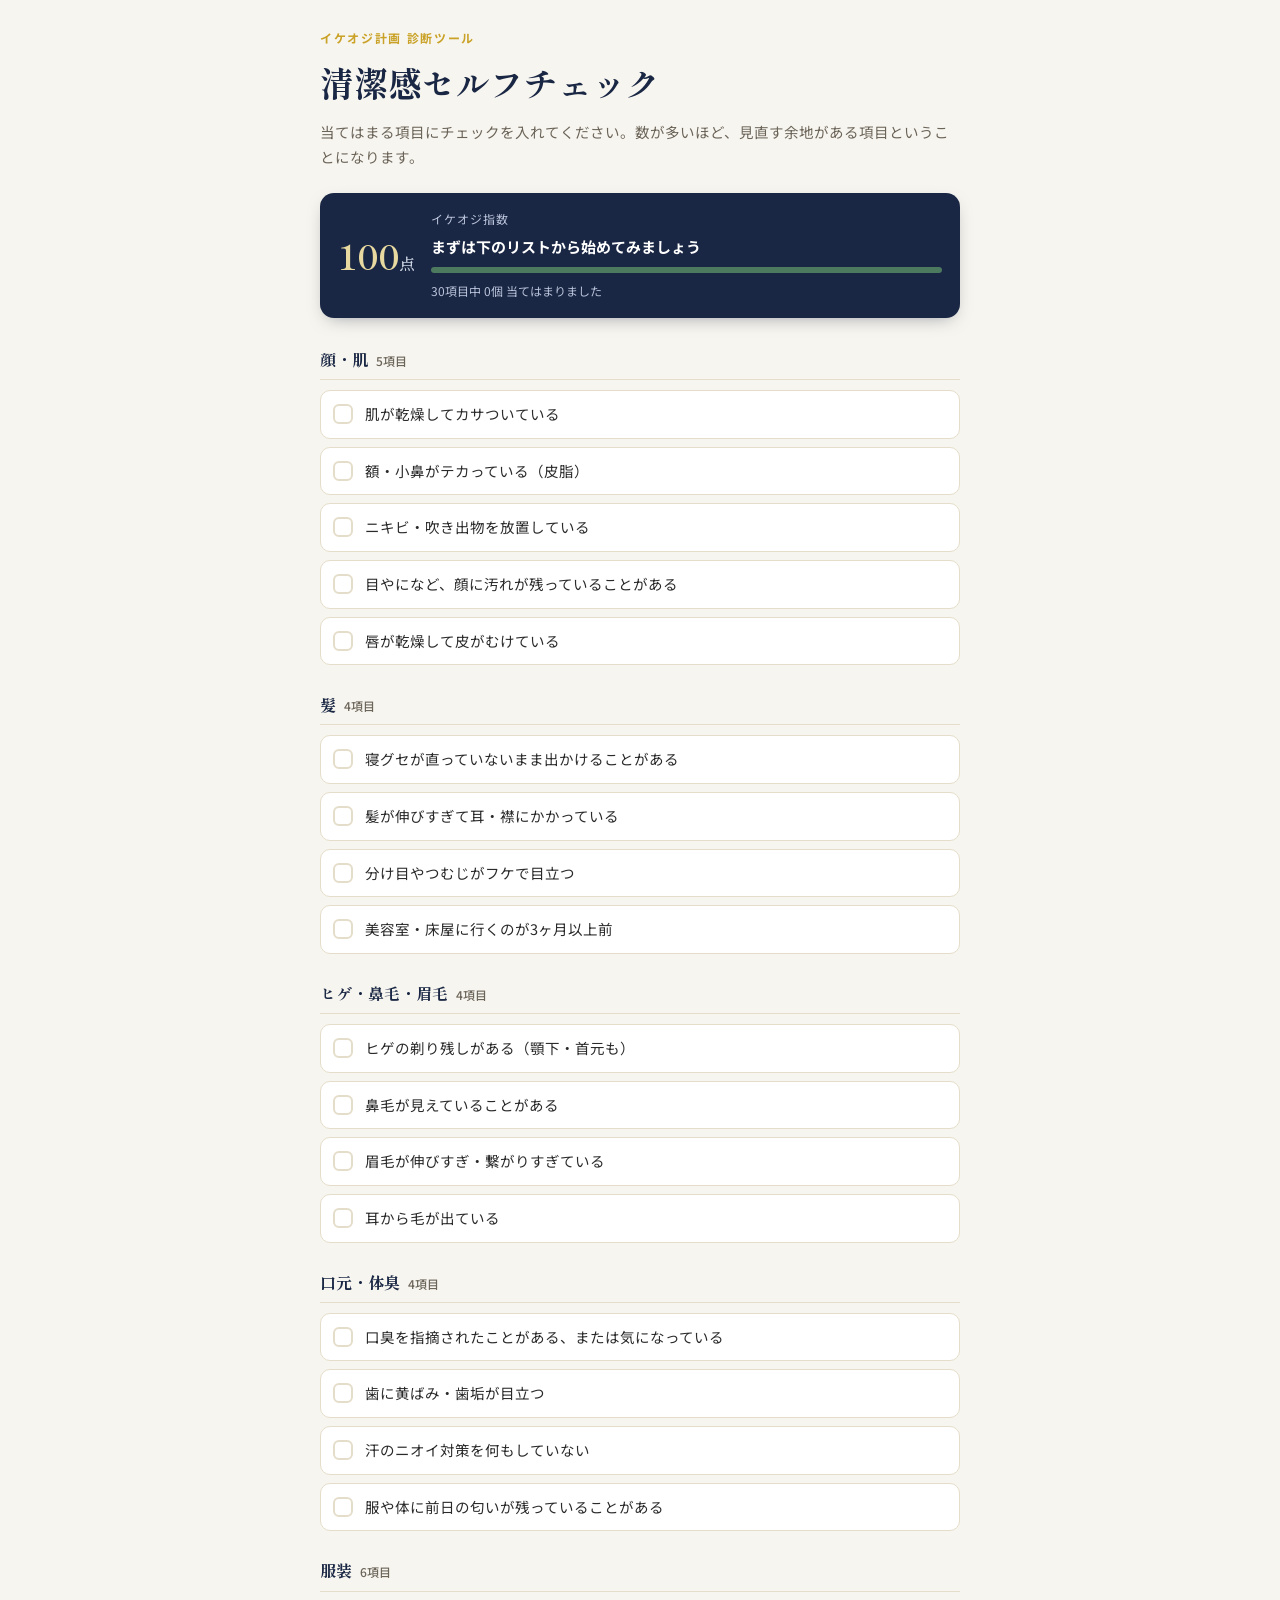
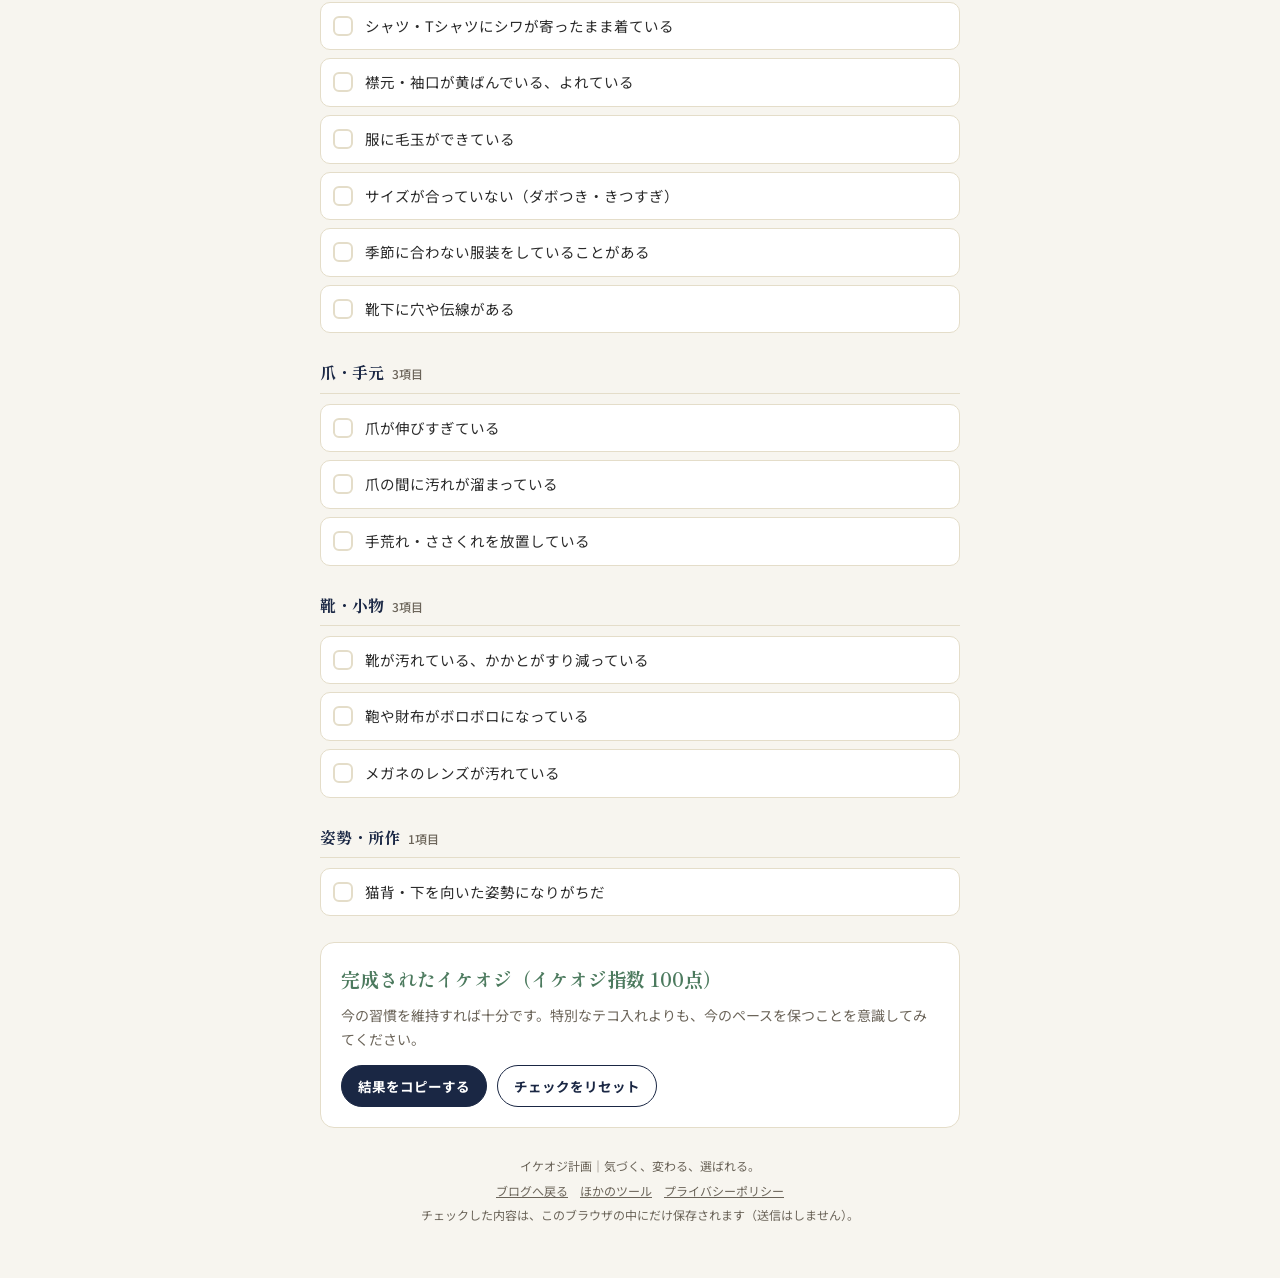
==== check/index.html @ 2d42b83f "清潔感セルフチェックをArtifactから移設（関連記事を公開日に合わせて表示） Co-Authored-By: Claude Opus 5.5 <noreply@anthropic.com>" ====
<!doctype html>
<html lang="ja">
<head>
<meta charset="utf-8">
<meta name="viewport" content="width=device-width, initial-scale=1, viewport-fit=cover">
<title>清潔感セルフチェック（イケオジ指数診断）｜イケオジ計画</title>
<meta name="description" content="40代・50代の男性向け、清潔感のセルフチェック30項目。当てはまる数から「イケオジ指数」を出し、見直したい項目に合わせた記事を紹介します。">
<link rel="preconnect" href="https://fonts.googleapis.com">
<link rel="preconnect" href="https://fonts.gstatic.com" crossorigin>
<link href="https://fonts.googleapis.com/css2?family=Shippori+Mincho:wght@500;700&family=Noto+Sans+JP:wght@400;500;700&display=swap" rel="stylesheet">
<style>
  :root{
    --navy: #1a2744;
    --navy-deep: #10192e;
    --gold: #c9a227;
    --gold-soft: #e8d9a0;
    --cream: #f7f5ef;
    --ink: #2a2a2a;
    --sub: #6b6459;
    --line: #e4ddc9;
    --card: #ffffff;
    --good: #4c7a5e;
    --warn: #b8791f;
    --bad: #a3402f;
    --heading: var(--navy);
    --ghost-text: var(--navy);
    color-scheme: light;
  }
  @media (prefers-color-scheme: dark){
    :root:not([data-theme="light"]){
      --navy: #223357;
      --navy-deep: #0c1424;
      --cream: #14120d;
      --ink: #ece7da;
      --sub: #b7ae9a;
      --line: #3a3527;
      --card: #1d1a13;
      --good: #7fb08f;
      --warn: #e0ab55;
      --bad: #e58671;
      --heading: var(--gold-soft);
      --ghost-text: var(--ink);
      color-scheme: dark;
    }
  }
  :root[data-theme="dark"]{
    --navy: #223357;
    --navy-deep: #0c1424;
    --cream: #14120d;
    --ink: #ece7da;
    --sub: #b7ae9a;
    --line: #3a3527;
    --card: #1d1a13;
    --good: #7fb08f;
    --warn: #e0ab55;
    --bad: #e58671;
    --heading: var(--gold-soft);
    --ghost-text: var(--ink);
    color-scheme: dark;
  }

  *{box-sizing:border-box;}
  [hidden]{display:none !important;}
  body{
    margin:0;
    background:var(--cream);
    color:var(--ink);
    font-family:'Noto Sans JP', sans-serif;
    font-size:14px;
    padding-inline:16px;
    padding-block:calc(28px + env(safe-area-inset-top, 0px)) calc(48px + env(safe-area-inset-bottom, 0px));
    line-height:1.7;
  }
  .wrap{max-width:640px; margin:0 auto;}

  header{margin-bottom:24px;}
  .eyebrow{
    font-size:12px;
    letter-spacing:.14em;
    color:var(--gold);
    font-weight:700;
    text-transform:uppercase;
  }
  h1{
    font-family:'Shippori Mincho', serif;
    font-weight:700;
    font-size:clamp(26px,6vw,34px);
    margin:6px 0 8px;
    color:var(--heading);
    text-wrap:balance;
  }
  .lede{color:var(--sub); font-size:14.5px; margin:0;}

  .progress-card{
    background:var(--navy);
    color:#fff;
    border-radius:14px;
    padding:16px 18px;
    margin:20px 0 28px;
    display:flex;
    align-items:center;
    gap:16px;
    box-shadow:0 6px 18px -8px rgba(26,39,68,.5);
    position:sticky;
    top:8px;
    z-index:2;
  }
  .progress-num{
    font-family:'Shippori Mincho', serif;
    font-size:34px;
    font-weight:700;
    font-variant-numeric:tabular-nums;
    line-height:1;
    color:var(--gold-soft);
  }
  .progress-num span{font-size:16px; font-weight:500; color:#cfd7e6;}
  .progress-body{flex:1; min-width:0;}
  .progress-label{font-size:12px; letter-spacing:.08em; color:#b9c3da; margin-bottom:4px;}
  .progress-verdict{font-weight:700; font-size:15px;}
  .bar-track{margin-top:8px; height:6px; border-radius:99px; background:rgba(255,255,255,.16); overflow:hidden;}
  .progress-sub{margin-top:8px; font-size:12px; color:#b9c3da;}
  .bar-fill{height:100%; width:0%; background:var(--gold); border-radius:99px; transition:width .25s ease, background .25s ease;}

  .cat{margin-bottom:26px;}
  .cat-title{
    font-family:'Shippori Mincho', serif;
    font-size:16px;
    font-weight:700;
    color:var(--heading);
    display:flex;
    align-items:baseline;
    gap:8px;
    margin-bottom:10px;
    padding-bottom:6px;
    border-bottom:1px solid var(--line);
  }
  .cat-count{font-size:12px; color:var(--sub); font-weight:500; font-family:'Noto Sans JP', sans-serif;}

  .item{
    display:flex;
    align-items:flex-start;
    gap:12px;
    padding:11px 12px;
    border-radius:10px;
    background:var(--card);
    border:1px solid var(--line);
    margin-bottom:8px;
    cursor:pointer;
    transition:border-color .15s ease, background .15s ease;
    font-size:14.5px;
    user-select:none;
  }
  .item:has(input:checked){
    border-color:var(--gold);
    background:color-mix(in srgb, var(--gold) 8%, var(--card));
  }
  .item input{
    appearance:none;
    -webkit-appearance:none;
    width:20px;
    height:20px;
    flex:0 0 20px;
    margin:2px 0 0;
    border-radius:6px;
    border:2px solid var(--line);
    background:var(--card);
    position:relative;
    cursor:pointer;
  }
  .item input:checked{background:var(--gold); border-color:var(--gold);}
  .item input:checked::after{
    content:"";
    position:absolute;
    left:5px; top:1px;
    width:6px; height:11px;
    border:solid var(--navy-deep);
    border-width:0 2.5px 2.5px 0;
    transform:rotate(40deg);
  }

  .result{border-radius:14px; padding:20px; margin:8px 0 28px; border:1px solid var(--line); background:var(--card);}
  .result-title{font-family:'Shippori Mincho', serif; font-size:19px; font-weight:700; margin:0 0 8px;}
  .result-body{font-size:14px; color:var(--sub); margin:0 0 14px;}
  .result[data-level="good"] .result-title{color:var(--good);}
  .result[data-level="mid"] .result-title{color:var(--warn);}
  .result[data-level="bad"] .result-title{color:var(--bad);}

  .actions{display:flex; gap:10px; flex-wrap:wrap;}
  button{
    font-family:'Noto Sans JP', sans-serif;
    font-size:13.5px;
    font-weight:700;
    padding:10px 16px;
    border-radius:999px;
    border:1px solid var(--navy);
    background:var(--navy);
    color:#fff;
    cursor:pointer;
  }
  button.ghost{background:transparent; color:var(--ghost-text);}
  button:active{transform:translateY(1px);}

  .toast{
    position:fixed;
    left:50%; bottom:24px;
    transform:translate(-50%,12px);
    background:var(--navy-deep);
    color:#fff;
    padding:10px 18px;
    border-radius:999px;
    font-size:13px;
    opacity:0;
    pointer-events:none;
    transition:opacity .2s ease, transform .2s ease;
  }
  .toast.show{opacity:1; transform:translate(-50%,0);}

  .recs{margin:0 0 28px;}
  .recs-title{font-size:12.5px; font-weight:700; color:var(--sub); letter-spacing:.03em; margin-bottom:10px;}
  .recs-list{display:flex; flex-direction:column; gap:8px;}
  .rec-card{
    display:flex;
    align-items:center;
    gap:12px;
    padding:13px 14px;
    border-radius:12px;
    border:1px solid var(--line);
    background:var(--card);
    text-decoration:none;
    color:inherit;
  }
  .rec-tag{
    flex:0 0 auto;
    font-size:11px;
    font-weight:700;
    color:#10192e;
    background:var(--gold-soft);
    padding:3px 9px;
    border-radius:999px;
    white-space:nowrap;
  }
  .rec-title{font-size:14px; font-weight:700; color:var(--heading); line-height:1.4;}
  .rec-arrow{margin-left:auto; color:var(--gold); font-size:18px; flex:0 0 auto;}

  footer{margin-top:8px; font-size:12px; color:var(--sub); text-align:center;}
  footer p{margin:4px 0;}
  footer a{color:var(--sub);}
</style>
</head>
<body>
<div class="wrap">
  <header>
    <div class="eyebrow">イケオジ計画 診断ツール</div>
    <h1>清潔感セルフチェック</h1>
    <p class="lede">当てはまる項目にチェックを入れてください。数が多いほど、見直す余地がある項目ということになります。</p>
  </header>

  <div class="progress-card">
    <div class="progress-num" id="score">100<span>点</span></div>
    <div class="progress-body">
      <div class="progress-label">イケオジ指数</div>
      <div class="progress-verdict" id="verdict">まずは下のリストから始めてみましょう</div>
      <div class="bar-track"><div class="bar-fill" id="bar"></div></div>
      <div class="progress-sub" id="count-sub">30項目中 0個 当てはまりました</div>
    </div>
  </div>

  <div id="categories"></div>

  <div class="result" id="result" data-level="good">
    <div class="result-title" id="result-title">かなり意識できています</div>
    <p class="result-body" id="result-body">今の習慣を維持すれば十分です。引き続き、この調子で。</p>
    <div class="actions">
      <button id="copy">結果をコピーする</button>
      <button class="ghost" id="reset">チェックをリセット</button>
    </div>
  </div>

  <div class="recs" id="recs" hidden>
    <div class="recs-title">チェックが多かった項目から、あわせて読みたい記事</div>
    <div class="recs-list" id="recs-list"></div>
  </div>

  <footer>
    <p>イケオジ計画｜気づく、変わる、選ばれる。</p>
    <p><a href="https://www.ikeojikeikaku.com/">ブログへ戻る</a>　<a href="../">ほかのツール</a>　<a href="https://www.ikeojikeikaku.com/entry/2026/09/24/115841">プライバシーポリシー</a></p>
    <p>チェックした内容は、このブラウザの中にだけ保存されます（送信はしません）。</p>
  </footer>
</div>

<div class="toast" id="toast">結果をコピーしました</div>

<script>
(function(){
  var DATA = [
    {cat:"顔・肌", items:[
      "肌が乾燥してカサついている",
      "額・小鼻がテカっている（皮脂）",
      "ニキビ・吹き出物を放置している",
      "目やになど、顔に汚れが残っていることがある",
      "唇が乾燥して皮がむけている"
    ]},
    {cat:"髪", items:[
      "寝グセが直っていないまま出かけることがある",
      "髪が伸びすぎて耳・襟にかかっている",
      "分け目やつむじがフケで目立つ",
      "美容室・床屋に行くのが3ヶ月以上前"
    ]},
    {cat:"ヒゲ・鼻毛・眉毛", items:[
      "ヒゲの剃り残しがある（顎下・首元も）",
      "鼻毛が見えていることがある",
      "眉毛が伸びすぎ・繋がりすぎている",
      "耳から毛が出ている"
    ]},
    {cat:"口元・体臭", items:[
      "口臭を指摘されたことがある、または気になっている",
      "歯に黄ばみ・歯垢が目立つ",
      "汗のニオイ対策を何もしていない",
      "服や体に前日の匂いが残っていることがある"
    ]},
    {cat:"服装", items:[
      "シャツ・Tシャツにシワが寄ったまま着ている",
      "襟元・袖口が黄ばんでいる、よれている",
      "服に毛玉ができている",
      "サイズが合っていない（ダボつき・きつすぎ）",
      "季節に合わない服装をしていることがある",
      "靴下に穴や伝線がある"
    ]},
    {cat:"爪・手元", items:[
      "爪が伸びすぎている",
      "爪の間に汚れが溜まっている",
      "手荒れ・ささくれを放置している"
    ]},
    {cat:"靴・小物", items:[
      "靴が汚れている、かかとがすり減っている",
      "鞄や財布がボロボロになっている",
      "メガネのレンズが汚れている"
    ]},
    {cat:"姿勢・所作", items:[
      "猫背・下を向いた姿勢になりがちだ"
    ]}
  ];

  // from：公開日時。これより前は表示しない（予約投稿の記事に先にリンクしないため）
  var B = "https://www.ikeojikeikaku.com/entry/";
  var CATEGORY_LINKS = {
    "顔・肌": [
      {title:"40代・50代メンズの保湿は「オールインワン1本」でいい", url:B+"mens-all-in-one", from:"2026-09-30T07:00:00+09:00"}
    ],
    "髪": [
      {title:"顔の形スキャン（似合いやすい髪型の目安がわかるツール）", url:"../face/"},
      {title:"フケ・頭皮のかゆみ対策｜見直したい洗い方と、タイプ別の薬用シャンプー", url:B+"dandruff-scalp-care", from:"2026-10-06T07:00:00+09:00"},
      {title:"整髪料の選び方｜「ベタつく・崩れる・ぺたんこになる」を防ぐ", url:B+"hair-styling-products", from:"2026-10-05T07:00:00+09:00"},
      {title:"美容室と床屋、40代・50代はどっちに行くべきか", url:B+"barber-or-salon", from:"2026-10-07T19:00:00+09:00"}
    ],
    "ヒゲ・鼻毛・眉毛": [
      {title:"鼻毛・耳毛カッターの選び方｜エチケットカッター3機種を比較", url:B+"nose-ear-hair-cutter", from:"2026-09-27T07:00:00+09:00"},
      {title:"ヒゲの剃り残しをなくす｜あご下・首に残らない剃り方", url:B+"shaving-missed-spots", from:"2026-10-01T07:00:00+09:00"},
      {title:"眉の整え方｜描かない・作り込まない最低限のケア", url:B+"eyebrow-grooming", from:"2026-10-08T07:00:00+09:00"}
    ],
    "口元・体臭": [
      {title:"制汗シートを卒業した話。塗るデオドラントに変えて変わったこと", url:"https://www.ikeojikeikaku.com/entry/2026/09/24/130521"},
      {title:"40代・50代の口臭ケア｜「舌」と「歯の間」を数百円の道具で整える", url:B+"bad-breath-care", from:"2026-09-29T07:00:00+09:00"},
      {title:"服に残るにおい対策｜「洗ったのに臭う」を防ぐ洗い方・干し方", url:B+"clothes-odor", from:"2026-10-07T07:00:00+09:00"}
    ],
    "服装": [
      {title:"白・黒・グレーしか着られない男が、たった1色足すだけで変わった話", url:"https://www.ikeojikeikaku.com/entry/2026/09/24/123515"},
      {title:"「服は単品で選ばない」ディスプレイ買いでコーディネートの失敗がなくなった話", url:"https://www.ikeojikeikaku.com/entry/2026/09/24/124512"},
      {title:"毛玉取り器の選び方｜服が「くたびれて見える」を防ぐ", url:B+"fabric-shaver", from:"2026-09-28T07:00:00+09:00"}
    ],
    "爪・手元": [
      {title:"40代・50代の爪と手元のケア｜爪の切り方と道具2つ", url:B+"nail-hand-care", from:"2026-10-04T07:00:00+09:00"}
    ],
    "靴・小物": [
      {title:"40代・50代の靴の手入れ｜1日1分のブラッシングと手入れ道具", url:B+"shoe-care", from:"2026-10-02T07:00:00+09:00"},
      {title:"メガネの正しい手入れ｜水洗いと拭き方の基本", url:B+"glasses-care", from:"2026-10-03T07:00:00+09:00"}
    ],
    "姿勢・所作": [
      {title:"猫背を直すだけで、なぜ印象が変わるのか", url:"https://www.ikeojikeikaku.com/entry/2026/09/24/130003"},
      {title:"筋トレなしでできる姿勢改善3ステップ", url:B+"posture-3-steps", from:"2026-10-06T19:00:00+09:00"}
    ]
  };
  var now = Date.now();
  Object.keys(CATEGORY_LINKS).forEach(function(cat){
    CATEGORY_LINKS[cat] = CATEGORY_LINKS[cat].filter(function(a){ return !a.from || Date.parse(a.from) <= now; });
    if(CATEGORY_LINKS[cat].length === 0) delete CATEGORY_LINKS[cat];
  });

  var TOTAL = DATA.reduce(function(n,g){return n+g.items.length;},0);
  var root = document.getElementById('categories');
  var storeKey = 'ikeoji-seiketsukan-v1';
  var saved = {};
  try{
    var raw = localStorage.getItem(storeKey);
    if(raw) saved = JSON.parse(raw) || {};
  }catch(e){}

  var idx = 0;
  DATA.forEach(function(group){
    var section = document.createElement('div');
    section.className = 'cat';
    var title = document.createElement('div');
    title.className = 'cat-title';
    title.textContent = group.cat + ' ';
    var count = document.createElement('span');
    count.className = 'cat-count';
    count.textContent = group.items.length + '項目';
    title.appendChild(count);
    section.appendChild(title);

    group.items.forEach(function(text){
      var id = 'q' + idx;
      var row = document.createElement('label');
      row.className = 'item';
      var input = document.createElement('input');
      input.type = 'checkbox';
      input.id = id;
      input.setAttribute('data-cat', group.cat);
      if(saved[id]) input.checked = true;
      input.addEventListener('change', update);
      row.appendChild(input);
      row.appendChild(document.createTextNode(text));
      section.appendChild(row);
      idx++;
    });
    root.appendChild(section);
  });

  var scoreEl = document.getElementById('score');
  var countSubEl = document.getElementById('count-sub');
  var verdictEl = document.getElementById('verdict');
  var barEl = document.getElementById('bar');
  var resultEl = document.getElementById('result');
  var resultTitle = document.getElementById('result-title');
  var resultBody = document.getElementById('result-body');
  var recsEl = document.getElementById('recs');
  var recsListEl = document.getElementById('recs-list');
  var catTotals = {};
  DATA.forEach(function(g){ catTotals[g.cat] = g.items.length; });

  function levelFor(n){
    if(n <= 5) return {
      key:'good', title:'完成されたイケオジ',
      body:'今の習慣を維持すれば十分です。特別なテコ入れよりも、今のペースを保つことを意識してみてください。'
    };
    if(n <= 15) return {
      key:'mid', title:'伸びしろあり、育成中',
      body:'いくつか見直す余地があります。特に「鼻毛」「靴のかかと」「メガネの汚れ」「爪の間の汚れ」のような、自分では気づきにくい項目から優先的に手をつけるのがおすすめです。'
    };
    return {
      key:'bad', title:'夜明け前',
      body:'一度に全部を直そうとせず、まずは3つだけ選んで今週中に手をつけてみてください。小さな改善の積み重ねが、印象を大きく変えます。'
    };
  }

  function scoreFor(n){
    return Math.max(0, Math.round((1 - n / TOTAL) * 100));
  }

  function update(){
    var checked = root.querySelectorAll('input:checked');
    var n = checked.length;
    var score = scoreFor(n);
    scoreEl.firstChild.nodeValue = score;
    countSubEl.textContent = TOTAL + '項目中 ' + n + '個 当てはまりました';
    barEl.style.width = score + '%';

    var lv = levelFor(n);
    resultEl.setAttribute('data-level', lv.key);
    resultTitle.textContent = lv.title + '（イケオジ指数 ' + score + '点）';
    resultBody.textContent = lv.body;
    verdictEl.textContent = n===0 ? 'まずは下のリストから始めてみましょう' : lv.title + '（' + score + '点）';
    barEl.style.background = lv.key==='good' ? 'var(--good)' : (lv.key==='mid' ? 'var(--gold)' : 'var(--bad)');

    var state = {};
    checked.forEach(function(c){ state[c.id] = true; });
    try{ localStorage.setItem(storeKey, JSON.stringify(state)); }catch(e){}

    renderRecs(checked);
  }

  function renderRecs(checked){
    var catChecked = {};
    checked.forEach(function(c){
      var cat = c.getAttribute('data-cat');
      catChecked[cat] = (catChecked[cat] || 0) + 1;
    });

    var candidates = Object.keys(CATEGORY_LINKS).map(function(cat){
      var count = catChecked[cat] || 0;
      return { cat:cat, count:count, ratio: count / catTotals[cat] };
    }).filter(function(c){ return c.count > 0; })
      .sort(function(a,b){ return b.ratio - a.ratio; });

    recsListEl.innerHTML = '';
    if(candidates.length === 0){
      recsEl.hidden = true;
      return;
    }
    recsEl.hidden = false;
    candidates.slice(0,3).forEach(function(c){
      CATEGORY_LINKS[c.cat].forEach(function(article){
        var a = document.createElement('a');
        a.className = 'rec-card';
        a.href = article.url;
        if(/^https?:/.test(article.url)){ a.target = '_blank'; a.rel = 'noopener'; }
        var tag = document.createElement('span'); tag.className = 'rec-tag'; tag.textContent = c.cat;
        var t = document.createElement('span'); t.className = 'rec-title'; t.textContent = article.title;
        var arrow = document.createElement('span'); arrow.className = 'rec-arrow'; arrow.textContent = '›';
        a.append(tag, t, arrow);
        recsListEl.appendChild(a);
      });
    });
  }

  document.getElementById('reset').addEventListener('click', function(){
    root.querySelectorAll('input').forEach(function(c){ c.checked = false; });
    try{ localStorage.removeItem(storeKey); }catch(e){}
    update();
  });

  var toast = document.getElementById('toast');
  document.getElementById('copy').addEventListener('click', function(){
    var n = root.querySelectorAll('input:checked').length;
    var lv = levelFor(n);
    var score = scoreFor(n);
    var text = 'イケオジ指数 ' + score + '点（' + lv.title + '）\n清潔感セルフチェック 30項目中 ' + n + '個該当\nイケオジ計画｜気づく、変わる、選ばれる。\nhttps://tools.ikeojikeikaku.com/check/';
    function showToast(){
      toast.classList.add('show');
      setTimeout(function(){ toast.classList.remove('show'); }, 1800);
    }
    function fallback(){
      try{
        var ta=document.createElement('textarea');
        ta.value=text; document.body.appendChild(ta); ta.select();
        document.execCommand('copy'); document.body.removeChild(ta);
        showToast();
      }catch(e){}
    }
    if(navigator.clipboard && navigator.clipboard.writeText){
      navigator.clipboard.writeText(text).then(showToast).catch(fallback);
    } else {
      fallback();
    }
  });

  update();
})();
</script>
</body>
</html>
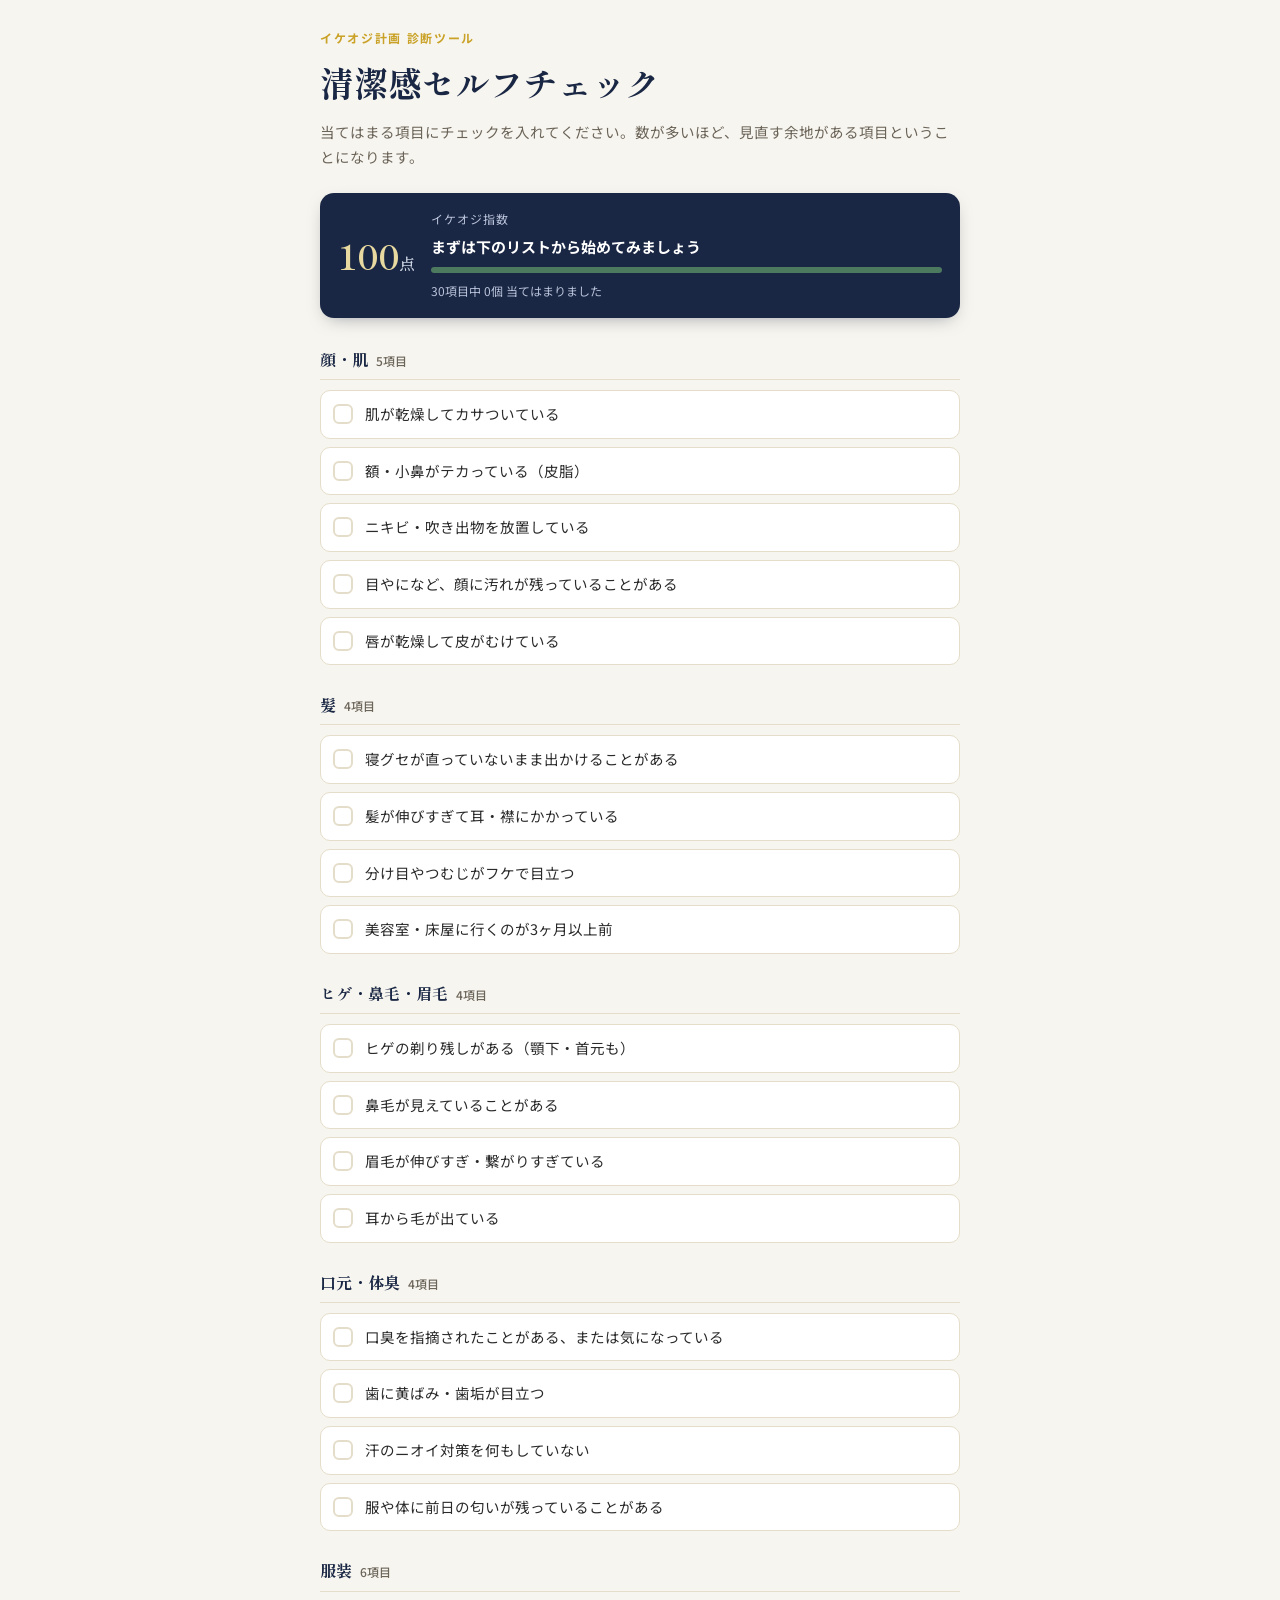
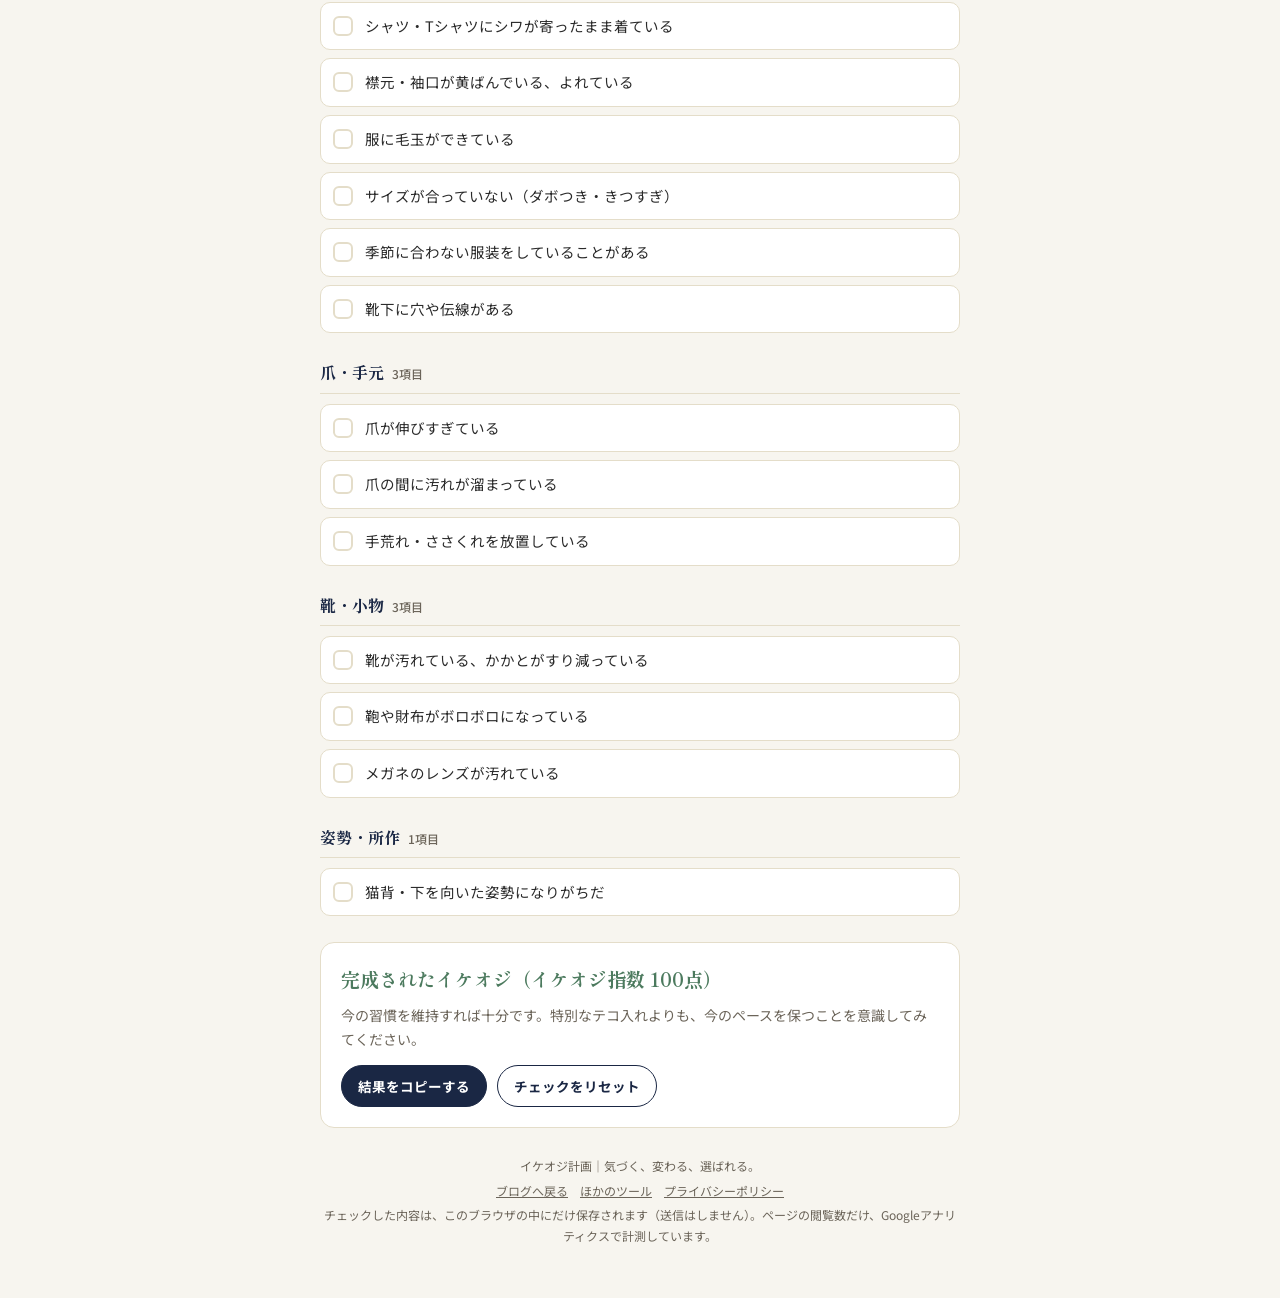
==== commit 1e87895c: "清潔感セルフチェックにGA4の計測タグを追加（閲覧数のみ） Co-Authored-By: Claude Opus 5.5 <noreply@anthropic.com>" ====
--- a/check/index.html
+++ b/check/index.html
@@ -2,6 +2,8 @@
 <html lang="ja">
 <head>
 <meta charset="utf-8">
+<script async src="https://www.googletagmanager.com/gtag/js?id=G-EVYTC8616R"></script>
+<script>window.dataLayer=window.dataLayer||[];function gtag(){dataLayer.push(arguments);}gtag('js',new Date());gtag('config','G-EVYTC8616R');</script>
 <meta name="viewport" content="width=device-width, initial-scale=1, viewport-fit=cover">
 <title>清潔感セルフチェック（イケオジ指数診断）｜イケオジ計画</title>
 <meta name="description" content="40代・50代の男性向け、清潔感のセルフチェック30項目。当てはまる数から「イケオジ指数」を出し、見直したい項目に合わせた記事を紹介します。">
@@ -284,7 +286,7 @@
   <footer>
     <p>イケオジ計画｜気づく、変わる、選ばれる。</p>
     <p><a href="https://www.ikeojikeikaku.com/">ブログへ戻る</a>　<a href="../">ほかのツール</a>　<a href="https://www.ikeojikeikaku.com/entry/2026/09/24/115841">プライバシーポリシー</a></p>
-    <p>チェックした内容は、このブラウザの中にだけ保存されます（送信はしません）。</p>
+    <p>チェックした内容は、このブラウザの中にだけ保存されます（送信はしません）。ページの閲覧数だけ、Googleアナリティクスで計測しています。</p>
   </footer>
 </div>
 
